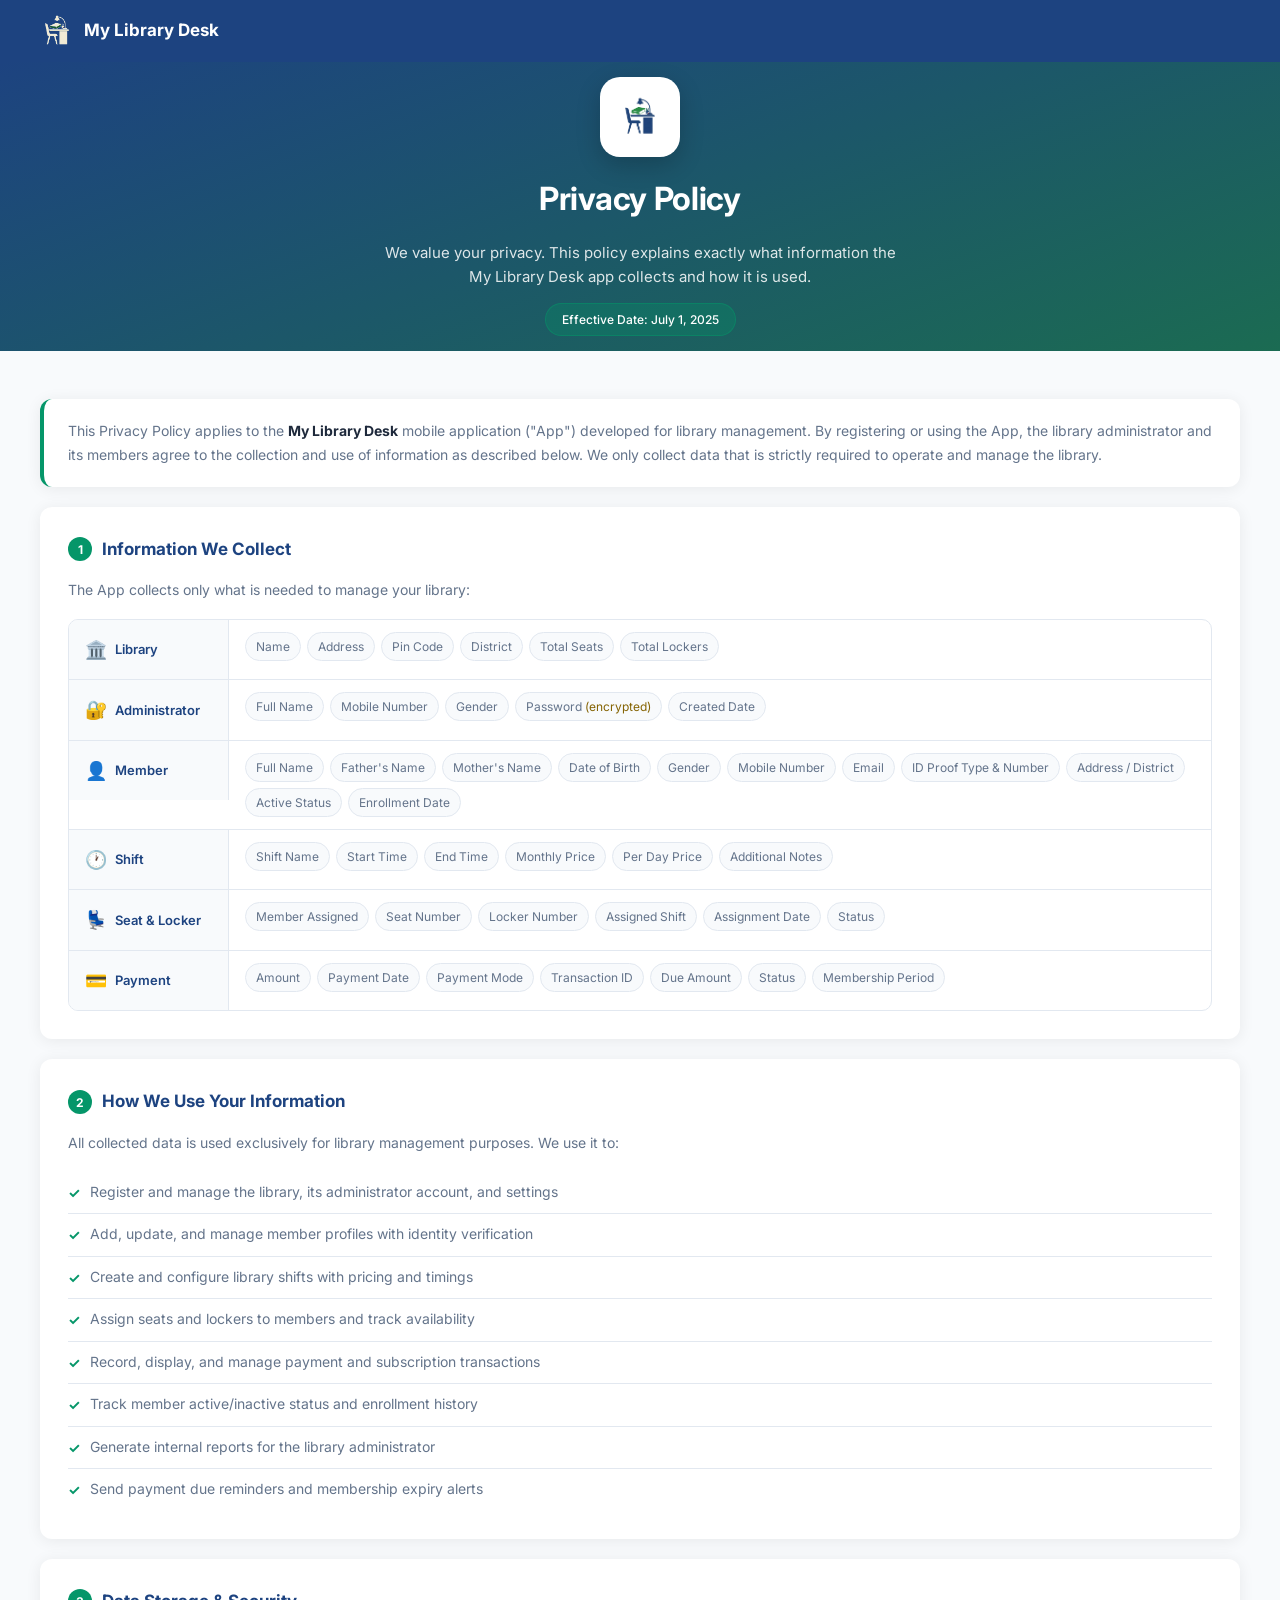
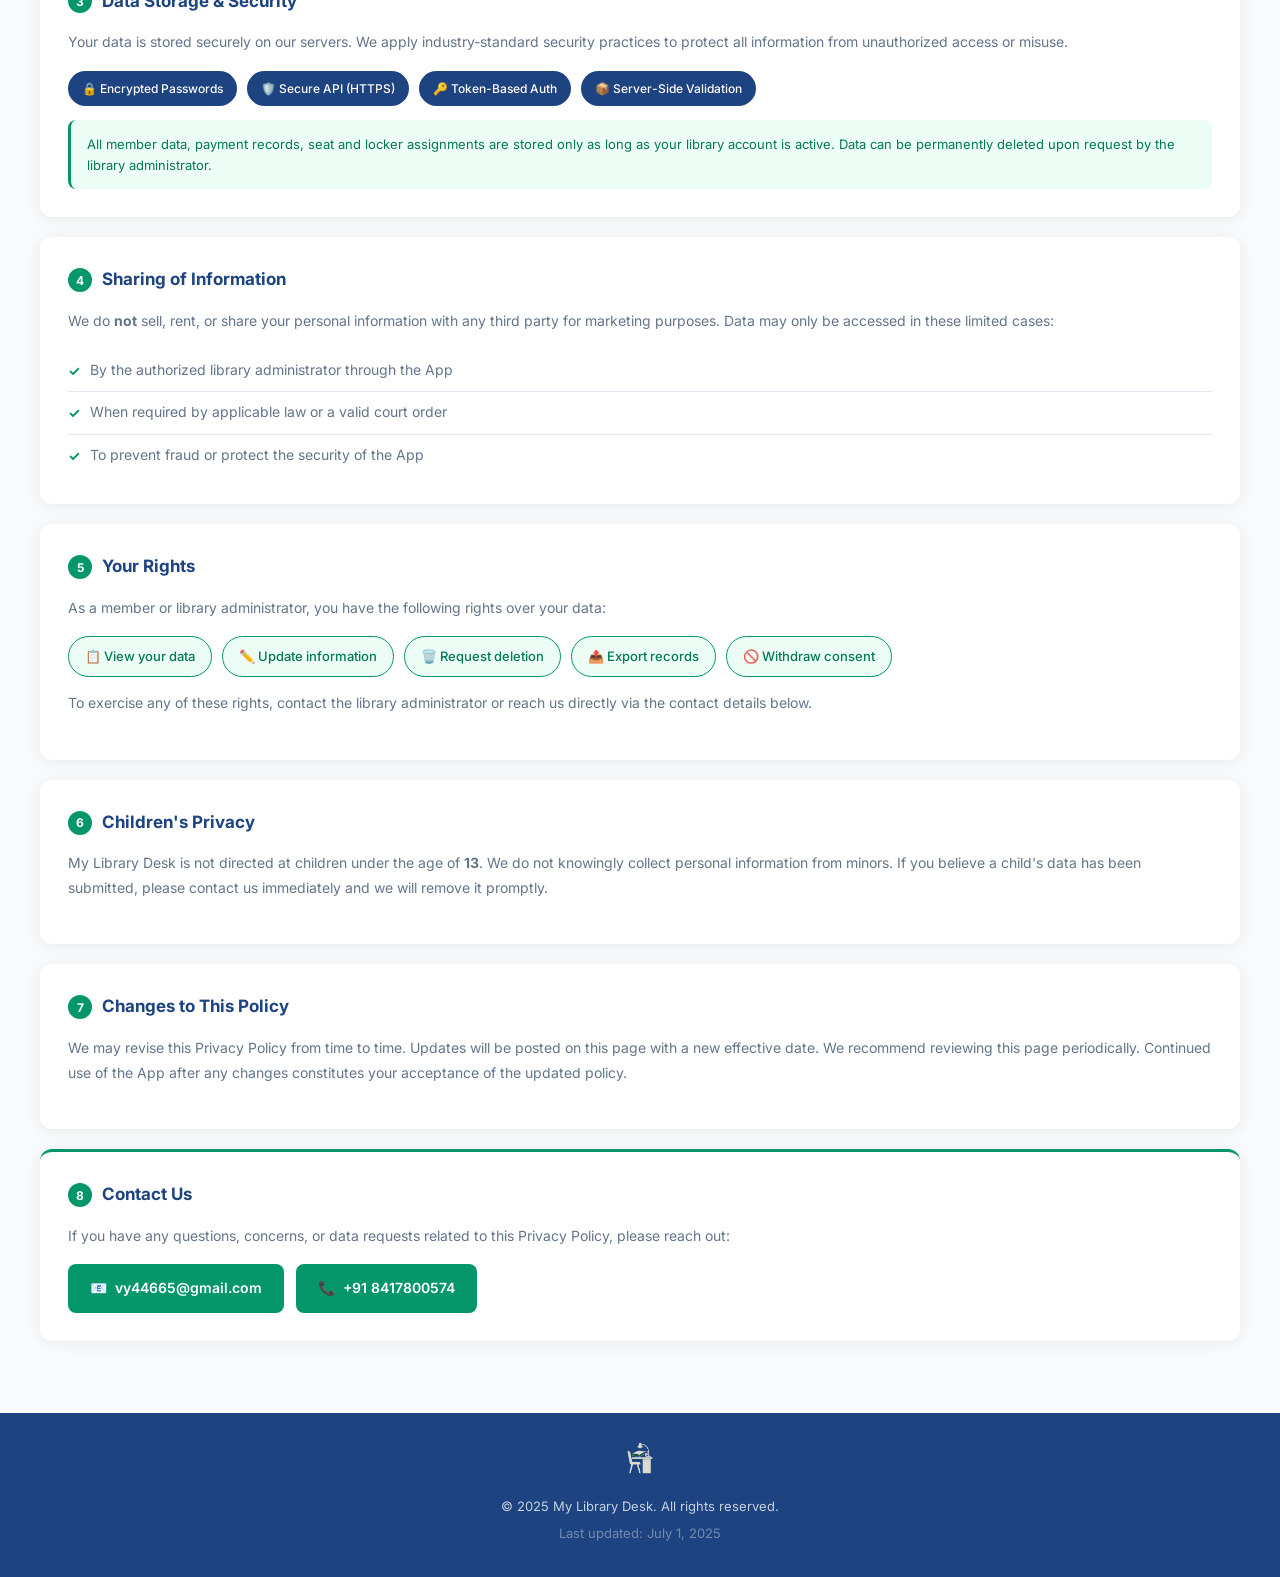
==== index.html @ 742e399a "ui" ====
<!DOCTYPE html>
<html lang="en">

<head>
    <meta charset="UTF-8">
    <title>Privacy Policy | My Library Desk</title>
    <meta name="viewport" content="width=device-width, initial-scale=1.0">
    <meta name="description" content="Privacy Policy for My Library Desk app — what data we collect and how we use it.">
    <link href="https://fonts.googleapis.com/css2?family=Inter:wght@400;500;600;700&display=swap" rel="stylesheet">
    <link rel="stylesheet" href="css/style.css">
</head>

<body>

    <!-- HEADER -->
    <header class="site-header">
        <div class="container header-inner">
            <div class="logo">
                <img src="assets/images/logo_white.png" alt="My Library Desk" class="logo-img">
                <span class="logo-text">My Library Desk</span>
            </div>
        </div>
    </header>

    <!-- HERO -->
    <section class="hero-banner">
        <div class="container hero-content">
            <img src="assets/images/logo_blue.png" alt="My Library Desk" class="hero-logo">
            <h1>Privacy Policy</h1>
            <p class="hero-sub">We value your privacy. This policy explains exactly what information the My Library Desk
                app collects and how it is used.</p>
            <span class="effective-date">Effective Date: July 1, 2025</span>
        </div>
    </section>

    <!-- CONTENT -->
    <main class="main-content">
        <div class="container policy-wrap">

            <!-- INTRO -->
            <div class="intro-card">
                <p>This Privacy Policy applies to the <strong>My Library Desk</strong> mobile application ("App")
                    developed for library management. By registering or using the App, the library administrator and its
                    members agree to the collection and use of information as described below. We only collect data that
                    is strictly required to operate and manage the library.</p>
            </div>

            <!-- SECTION 1: DATA WE COLLECT -->
            <section class="policy-section" id="collect">
                <h2><span class="sec-num">1</span> Information We Collect</h2>
                <p>The App collects only what is needed to manage your library:</p>

                <div class="collect-list">

                    <div class="collect-row">
                        <div class="collect-left">
                            <span class="collect-icon">🏛️</span>
                            <span class="collect-label">Library</span>
                        </div>
                        <div class="collect-chips">
                            <span class="chip">Name</span>
                            <span class="chip">Address</span>
                            <span class="chip">Pin Code</span>
                            <span class="chip">District</span>
                            <span class="chip">Total Seats</span>
                            <span class="chip">Total Lockers</span>
                        </div>
                    </div>

                    <div class="collect-row">
                        <div class="collect-left">
                            <span class="collect-icon">🔐</span>
                            <span class="collect-label">Administrator</span>
                        </div>
                        <div class="collect-chips">
                            <span class="chip">Full Name</span>
                            <span class="chip">Mobile Number</span>
                            <span class="chip">Gender</span>
                            <span class="chip">Password <em>(encrypted)</em></span>
                            <span class="chip">Created Date</span>
                        </div>
                    </div>

                    <div class="collect-row">
                        <div class="collect-left">
                            <span class="collect-icon">👤</span>
                            <span class="collect-label">Member</span>
                        </div>
                        <div class="collect-chips">
                            <span class="chip">Full Name</span>
                            <span class="chip">Father's Name</span>
                            <span class="chip">Mother's Name</span>
                            <span class="chip">Date of Birth</span>
                            <span class="chip">Gender</span>
                            <span class="chip">Mobile Number</span>
                            <span class="chip">Email</span>
                            <span class="chip">ID Proof Type &amp; Number</span>
                            <span class="chip">Address / District</span>
                            <span class="chip">Active Status</span>
                            <span class="chip">Enrollment Date</span>
                        </div>
                    </div>

                    <div class="collect-row">
                        <div class="collect-left">
                            <span class="collect-icon">🕐</span>
                            <span class="collect-label">Shift</span>
                        </div>
                        <div class="collect-chips">
                            <span class="chip">Shift Name</span>
                            <span class="chip">Start Time</span>
                            <span class="chip">End Time</span>
                            <span class="chip">Monthly Price</span>
                            <span class="chip">Per Day Price</span>
                            <span class="chip">Additional Notes</span>
                        </div>
                    </div>

                    <div class="collect-row">
                        <div class="collect-left">
                            <span class="collect-icon">💺</span>
                            <span class="collect-label">Seat &amp; Locker</span>
                        </div>
                        <div class="collect-chips">
                            <span class="chip">Member Assigned</span>
                            <span class="chip">Seat Number</span>
                            <span class="chip">Locker Number</span>
                            <span class="chip">Assigned Shift</span>
                            <span class="chip">Assignment Date</span>
                            <span class="chip">Status</span>
                        </div>
                    </div>

                    <div class="collect-row">
                        <div class="collect-left">
                            <span class="collect-icon">💳</span>
                            <span class="collect-label">Payment</span>
                        </div>
                        <div class="collect-chips">
                            <span class="chip">Amount</span>
                            <span class="chip">Payment Date</span>
                            <span class="chip">Payment Mode</span>
                            <span class="chip">Transaction ID</span>
                            <span class="chip">Due Amount</span>
                            <span class="chip">Status</span>
                            <span class="chip">Membership Period</span>
                        </div>
                    </div>

                </div>
            </section>


            <!-- SECTION 2: HOW WE USE -->

            <section class="policy-section" id="use">
                <h2><span class="sec-num">2</span> How We Use Your Information</h2>
                <p>All collected data is used exclusively for library management purposes. We use it to:</p>
                <ul class="use-list">
                    <li>Register and manage the library, its administrator account, and settings</li>
                    <li>Add, update, and manage member profiles with identity verification</li>
                    <li>Create and configure library shifts with pricing and timings</li>
                    <li>Assign seats and lockers to members and track availability</li>
                    <li>Record, display, and manage payment and subscription transactions</li>
                    <li>Track member active/inactive status and enrollment history</li>
                    <li>Generate internal reports for the library administrator</li>
                    <li>Send payment due reminders and membership expiry alerts</li>
                </ul>
            </section>

            <!-- SECTION 3: DATA STORAGE -->
            <section class="policy-section" id="storage">
                <h2><span class="sec-num">3</span> Data Storage &amp; Security</h2>
                <p>Your data is stored securely on our servers. We apply industry-standard security practices to protect
                    all information from unauthorized access or misuse.</p>
                <div class="security-row">
                    <div class="sec-badge">🔒 Encrypted Passwords</div>
                    <div class="sec-badge">🛡️ Secure API (HTTPS)</div>
                    <div class="sec-badge">🔑 Token-Based Auth</div>
                    <div class="sec-badge">📦 Server-Side Validation</div>
                </div>
                <div class="info-box">
                    All member data, payment records, seat and locker assignments are stored only as long as your
                    library account is active. Data can be permanently deleted upon request by the library
                    administrator.
                </div>
            </section>

            <!-- SECTION 4: SHARING -->
            <section class="policy-section" id="sharing">
                <h2><span class="sec-num">4</span> Sharing of Information</h2>
                <p>We do <strong>not</strong> sell, rent, or share your personal information with any third party for
                    marketing purposes. Data may only be accessed in these limited cases:</p>
                <ul class="use-list">
                    <li>By the authorized library administrator through the App</li>
                    <li>When required by applicable law or a valid court order</li>
                    <li>To prevent fraud or protect the security of the App</li>
                </ul>
            </section>

            <!-- SECTION 5: YOUR RIGHTS -->
            <section class="policy-section" id="rights">
                <h2><span class="sec-num">5</span> Your Rights</h2>
                <p>As a member or library administrator, you have the following rights over your data:</p>
                <div class="rights-row">
                    <div class="right-pill">📋 View your data</div>
                    <div class="right-pill">✏️ Update information</div>
                    <div class="right-pill">🗑️ Request deletion</div>
                    <div class="right-pill">📤 Export records</div>
                    <div class="right-pill">🚫 Withdraw consent</div>
                </div>
                <p class="rights-note">To exercise any of these rights, contact the library administrator or reach us
                    directly via the contact details below.</p>
            </section>

            <!-- SECTION 6: CHILDREN -->
            <section class="policy-section" id="children">
                <h2><span class="sec-num">6</span> Children's Privacy</h2>
                <p>My Library Desk is not directed at children under the age of <strong>13</strong>. We do not knowingly
                    collect personal information from minors. If you believe a child's data has been submitted, please
                    contact us immediately and we will remove it promptly.</p>
            </section>

            <!-- SECTION 7: CHANGES -->
            <section class="policy-section" id="changes">
                <h2><span class="sec-num">7</span> Changes to This Policy</h2>
                <p>We may revise this Privacy Policy from time to time. Updates will be posted on this page with a new
                    effective date. We recommend reviewing this page periodically. Continued use of the App after any
                    changes constitutes your acceptance of the updated policy.</p>
            </section>

            <!-- SECTION 8: CONTACT -->
            <section class="policy-section contact-section" id="contact">
                <h2><span class="sec-num">8</span> Contact Us</h2>
                <p>If you have any questions, concerns, or data requests related to this Privacy Policy, please reach
                    out:</p>
                <div class="contact-row">
                    <a href="mailto:vy44665@gmail.com" class="contact-btn" id="btn-email">
                        <span>📧</span> vy44665@gmail.com
                    </a>
                    <a href="tel:8417800574" class="contact-btn" id="btn-phone">
                        <span>📞</span> +91 8417800574
                    </a>
                </div>
            </section>

        </div>
    </main>

    <!-- FOOTER -->
    <footer class="site-footer">
        <div class="container">
            <img src="assets/images/logo_white.png" alt="My Library Desk" class="footer-logo">
            <p>&copy; 2025 My Library Desk. All rights reserved.</p>
            <p class="footer-note">Last updated: July 1, 2025</p>
        </div>
    </footer>

</body>

</html>
---- css/style.css ----
:root {
    --blue: #1D4380;
    --blue-dark: #162f5e;
    --teal: #059669;
    --teal-light: #ecfdf5;
    --teal-dark: #047857;
    --red: #E83336;
    --bg: #f8fafc;
    --white: #ffffff;
    --text: #1e293b;
    --text-muted: #64748b;
    --border: #e2e8f0;
    --radius: 12px;
    --shadow: 0 2px 16px rgba(0, 0, 0, 0.07);
}

* {
    margin: 0;
    padding: 0;
    box-sizing: border-box;
    font-family: 'Inter', sans-serif;
}

html {
    scroll-behavior: smooth;
}

body {
    background: var(--bg);
    color: var(--text);
    line-height: 1.75;
    font-size: 15px;
}

.container {
    max-width: 1280px;
    margin: auto;
    padding: 0 40px;
}

/* ── HEADER ── */
.site-header {
    background: var(--blue);
    padding: 14px 0;
}

.header-inner {
    display: flex;
    align-items: center;
}

.logo {
    display: flex;
    align-items: center;
    gap: 10px;
}

.logo-img {
    height: 34px;
    object-fit: contain;
}

.logo-text {
    color: #fff;
    font-weight: 700;
    font-size: 17px;
}

/* ── HERO ── */
.hero-banner {
    background: linear-gradient(160deg, var(--blue) 0%, #1b6b52 100%);
    padding: 15px 20px 15px;
    text-align: center;
    color: #fff;
}

.hero-content {
    display: flex;
    flex-direction: column;
    align-items: center;
    gap: 14px;
}

.hero-logo {
    width: 80px;
    height: 80px;
    object-fit: contain;
    background: #fff;
    border-radius: 20px;
    padding: 10px;
    box-shadow: 0 8px 24px rgba(0, 0, 0, 0.2);
}

.hero-banner h1 {
    font-size: 32px;
    font-weight: 700;
    letter-spacing: -0.3px;
}

.hero-sub {
    font-size: 15px;
    opacity: 0.85;
    max-width: 520px;
    line-height: 1.6;
}

.effective-date {
    background: rgba(5, 150, 105, 0.3);
    border: 1px solid rgba(5, 150, 105, 0.5);
    color: #fff;
    font-size: 12px;
    font-weight: 500;
    padding: 5px 16px;
    border-radius: 50px;
}

/* ── MAIN ── */
.main-content {
    padding: 48px 0 72px;
}

.policy-wrap {
    display: flex;
    flex-direction: column;
    gap: 20px;
}

/* ── INTRO CARD ── */
.intro-card {
    background: var(--white);
    border-left: 4px solid var(--teal);
    border-radius: var(--radius);
    padding: 20px 24px;
    box-shadow: var(--shadow);
    color: var(--text-muted);
    font-size: 14px;
    line-height: 1.7;
}

.intro-card strong {
    color: var(--text);
}

/* ── POLICY SECTIONS ── */
.policy-section {
    background: var(--white);
    border-radius: var(--radius);
    padding: 28px 28px;
    box-shadow: var(--shadow);
}

.policy-section h2 {
    font-size: 17px;
    font-weight: 700;
    color: var(--blue);
    margin-bottom: 14px;
    display: flex;
    align-items: center;
    gap: 10px;
}

.sec-num {
    background: var(--teal);
    color: #fff;
    font-size: 12px;
    font-weight: 700;
    width: 24px;
    height: 24px;
    border-radius: 50%;
    display: flex;
    align-items: center;
    justify-content: center;
    flex-shrink: 0;
}

.policy-section>p {
    color: var(--text-muted);
    font-size: 14px;
    margin-bottom: 16px;
}

/* ── COLLECT LIST ── */
.collect-list {
    display: flex;
    flex-direction: column;
    gap: 0;
    margin-top: 8px;
    border: 1px solid var(--border);
    border-radius: 10px;
    overflow: hidden;
}

.collect-row {
    display: flex;
    align-items: flex-start;
    gap: 0;
    border-bottom: 1px solid var(--border);
    transition: background 0.15s;
}

.collect-row:last-child {
    border-bottom: none;
}

.collect-row:hover {
    background: var(--teal-light);
}

.collect-left {
    display: flex;
    align-items: center;
    gap: 8px;
    min-width: 160px;
    padding: 14px 16px;
    border-right: 1px solid var(--border);
    background: var(--bg);
}

.collect-icon {
    font-size: 18px;
    flex-shrink: 0;
}

.collect-label {
    font-size: 13px;
    font-weight: 600;
    color: var(--blue);
    white-space: nowrap;
}

.collect-chips {
    display: flex;
    flex-wrap: wrap;
    gap: 6px;
    padding: 12px 16px;
    align-items: center;
}

.chip {
    background: var(--bg);
    border: 1px solid var(--border);
    color: var(--text-muted);
    font-size: 12px;
    padding: 3px 10px;
    border-radius: 50px;
    white-space: nowrap;
}

.chip em {
    color: #856404;
    font-style: normal;
}


.data-card {
    background: var(--bg);
    border: 1px solid var(--border);
    border-radius: 10px;
    padding: 18px;
    transition: border-color 0.2s, box-shadow 0.2s;
}

.data-card:hover {
    border-color: var(--teal);
    box-shadow: 0 4px 12px rgba(5, 150, 105, 0.1);
}

.data-icon {
    font-size: 24px;
    margin-bottom: 8px;
}

.data-card h3 {
    font-size: 14px;
    font-weight: 600;
    color: var(--blue);
    margin-bottom: 10px;
}

.data-card ul {
    list-style: none;
    padding: 0;
}

.data-card ul li {
    font-size: 13px;
    color: var(--text-muted);
    padding: 3px 0;
    border-bottom: 1px solid var(--border);
    display: flex;
    align-items: center;
    gap: 6px;
}

.data-card ul li:last-child {
    border-bottom: none;
}

.data-card ul li::before {
    content: '•';
    color: var(--teal);
    font-size: 16px;
    line-height: 1;
}

/* ── FIELD TABLE ── */
.field-table {
    width: 100%;
    border-collapse: collapse;
    margin-top: 4px;
}

.field-table tr {
    border-bottom: 1px solid var(--border);
}

.field-table tr:last-child {
    border-bottom: none;
}

.field-name {
    font-size: 13px;
    color: var(--text-muted);
    padding: 6px 0;
    display: flex;
    align-items: center;
    gap: 6px;
}

.field-name::before {
    content: '›';
    color: var(--teal);
    font-weight: 700;
    font-size: 15px;
}

.badge-encrypted {
    background: #fff3cd;
    color: #856404;
    font-size: 10px;
    font-weight: 600;
    padding: 2px 7px;
    border-radius: 50px;
    border: 1px solid #ffc107;
    vertical-align: middle;
}

/* ── SECURITY BADGES ── */
.security-row {
    display: flex;
    flex-wrap: wrap;
    gap: 10px;
    margin: 14px 0;
}

.sec-badge {
    background: var(--blue);
    color: #fff;
    font-size: 12px;
    font-weight: 500;
    padding: 7px 14px;
    border-radius: 50px;
}

/* ── USE LIST ── */
.use-list {
    list-style: none;
    padding: 0;
}

.use-list li {
    font-size: 14px;
    color: var(--text-muted);
    padding: 8px 0;
    border-bottom: 1px solid var(--border);
    display: flex;
    align-items: flex-start;
    gap: 10px;
}

.use-list li:last-child {
    border-bottom: none;
}

.use-list li::before {
    content: '✓';
    color: var(--teal);
    font-weight: 700;
    font-size: 14px;
    flex-shrink: 0;
    margin-top: 1px;
}

/* ── INFO BOX ── */
.info-box {
    background: var(--teal-light);
    border-left: 3px solid var(--teal);
    border-radius: 8px;
    padding: 14px 16px;
    font-size: 13px;
    color: var(--teal-dark);
    margin-top: 14px;
    line-height: 1.6;
}

/* ── RIGHTS ROW ── */
.rights-row {
    display: flex;
    flex-wrap: wrap;
    gap: 10px;
    margin-top: 14px;
}

.right-pill {
    background: var(--teal-light);
    border: 1px solid var(--teal);
    color: var(--teal-dark);
    font-size: 13px;
    font-weight: 500;
    padding: 8px 16px;
    border-radius: 50px;
}

/* ── CONTACT ── */
.rights-note {
    margin-top: 14px;
    font-size: 13px;
    color: var(--text-muted);
}

.contact-section {
    border-top: 3px solid var(--teal);
}

.contact-row {
    display: flex;
    gap: 12px;
    flex-wrap: wrap;
    margin-top: 16px;
}

.contact-btn {
    display: inline-flex;
    align-items: center;
    gap: 8px;
    background: var(--teal);
    color: #fff;
    text-decoration: none;
    padding: 12px 22px;
    border-radius: 8px;
    font-size: 14px;
    font-weight: 600;
    transition: background 0.2s, transform 0.2s;
}

.contact-btn:hover {
    background: var(--teal-dark);
    transform: translateY(-2px);
}

/* ── FOOTER ── */
.site-footer {
    background: var(--blue);
    color: rgba(255, 255, 255, 0.75);
    text-align: center;
    padding: 28px 20px;
}

.footer-logo {
    height: 36px;
    object-fit: contain;
    margin-bottom: 10px;
    opacity: 0.9;
}

.site-footer p {
    font-size: 13px;
    margin-bottom: 4px;
}

.footer-note {
    font-size: 12px;
    opacity: 0.5;
}

/* ── RESPONSIVE ── */

/* Tablet */
@media (max-width: 1024px) {
    .container {
        padding: 0 24px;
    }

    .data-grid {
        grid-template-columns: repeat(2, 1fr);
    }
}

/* Mobile */
@media (max-width: 600px) {

    /* Base */
    body {
        font-size: 14px;
    }

    .container {
        padding: 0 14px;
    }

    /* Header */
    .logo-text {
        font-size: 15px;
    }

    .logo-img {
        height: 28px;
    }

    /* Hero */
    .hero-banner {
        padding: 36px 14px 32px;
    }

    .hero-logo {
        width: 64px;
        height: 64px;
        border-radius: 16px;
        padding: 8px;
    }

    .hero-banner h1 {
        font-size: 22px;
        letter-spacing: 0;
    }

    .hero-sub {
        font-size: 13px;
    }

    .effective-date {
        font-size: 11px;
        padding: 4px 12px;
    }

    /* Main */
    .main-content {
        padding: 24px 0 48px;
    }

    .policy-wrap {
        gap: 14px;
    }

    /* Intro */
    .intro-card {
        padding: 16px 16px;
        font-size: 13px;
    }

    /* Sections */
    .policy-section {
        padding: 20px 16px;
        border-radius: 10px;
    }

    .policy-section h2 {
        font-size: 15px;
        margin-bottom: 12px;
    }

    .policy-section>p {
        font-size: 13px;
        margin-bottom: 12px;
    }

    .sec-num {
        width: 22px;
        height: 22px;
        font-size: 11px;
        flex-shrink: 0;
    }

    /* Data grid — single column */
    .data-grid {
        grid-template-columns: 1fr;
        gap: 12px;
    }

    /* Collect list — stack vertically */
    .collect-row {
        flex-direction: column;
    }

    .collect-left {
        min-width: unset;
        width: 100%;
        border-right: none;
        border-bottom: 1px solid var(--border);
        padding: 10px 14px;
    }

    .collect-chips {
        padding: 10px 14px;
        gap: 5px;
    }

    .chip {
        font-size: 11px;
        padding: 3px 9px;
    }

    .data-card {
        padding: 14px;
    }

    .data-icon {
        font-size: 20px;
        margin-bottom: 6px;
    }

    .data-card h3 {
        font-size: 13px;
        margin-bottom: 8px;
    }

    .field-name {
        font-size: 12px;
        padding: 5px 0;
    }

    /* Use list */
    .use-list li {
        font-size: 13px;
        padding: 7px 0;
        gap: 8px;
    }

    /* Info box */
    .info-box {
        font-size: 12px;
        padding: 12px 14px;
    }

    /* Security badges */
    .security-row {
        gap: 8px;
    }

    .sec-badge {
        font-size: 11px;
        padding: 6px 12px;
    }

    /* Rights */
    .rights-row {
        gap: 8px;
    }

    .right-pill {
        font-size: 12px;
        padding: 6px 13px;
    }

    .rights-note {
        font-size: 12px;
    }

    /* Contact */
    .contact-row {
        flex-direction: column;
        gap: 10px;
    }

    .contact-btn {
        width: 100%;
        justify-content: center;
        padding: 13px 16px;
        font-size: 14px;
    }

    /* Footer */
    .site-footer {
        padding: 22px 14px;
    }

    .footer-logo {
        height: 28px;
    }

    .site-footer p {
        font-size: 12px;
    }

    .footer-note {
        font-size: 11px;
    }
}

/* Small phones */
@media (max-width: 400px) {
    .hero-banner h1 {
        font-size: 19px;
    }

    .policy-section {
        padding: 16px 12px;
    }

    .data-card {
        padding: 12px;
    }

    .contact-btn {
        font-size: 13px;
    }
}
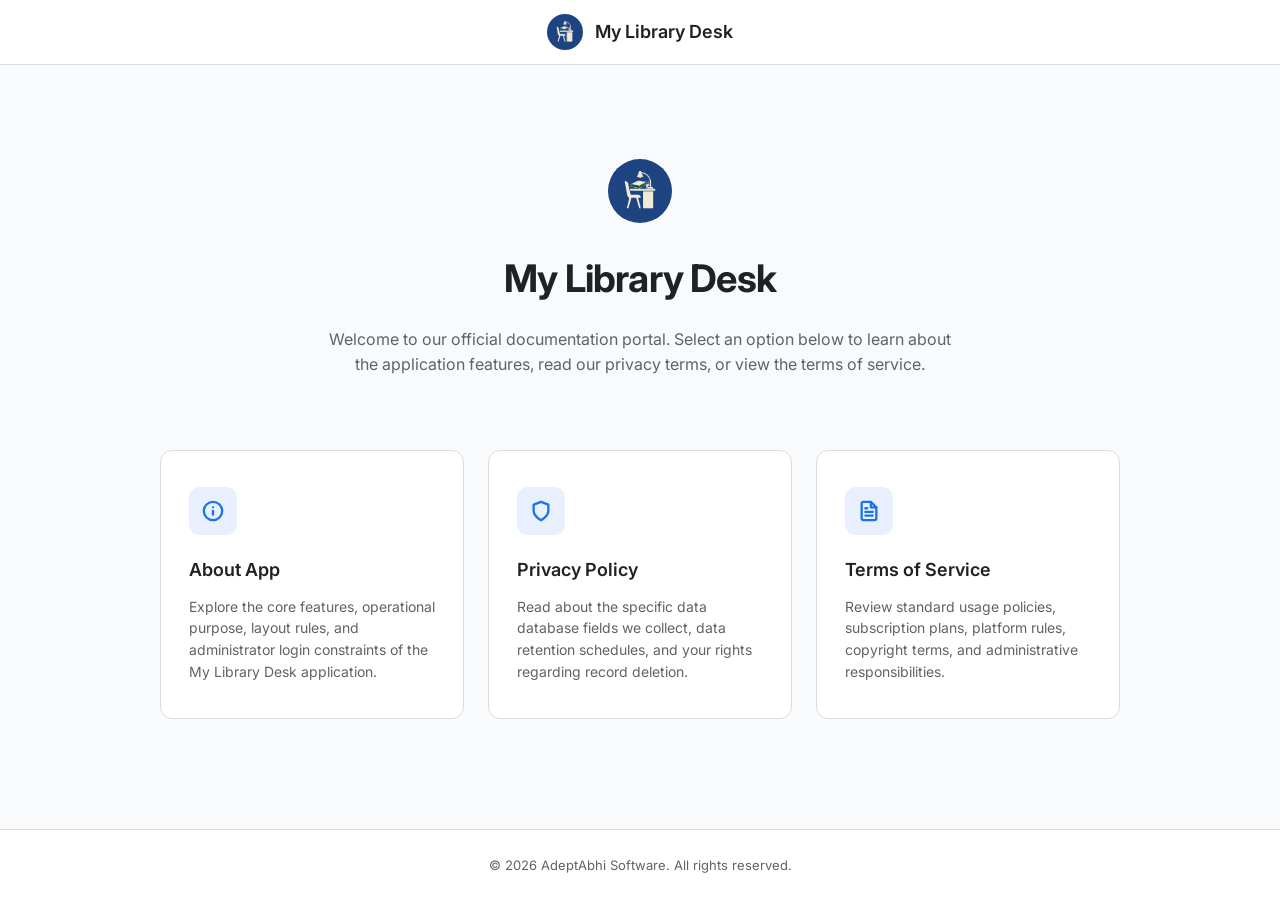
==== commit d57367ad: "complete" ====
--- a/index.html
+++ b/index.html
@@ -3,259 +3,76 @@
 
 <head>
     <meta charset="UTF-8">
-    <title>Privacy Policy | My Library Desk</title>
+    <title>My Library Desk | Portal</title>
     <meta name="viewport" content="width=device-width, initial-scale=1.0">
-    <meta name="description" content="Privacy Policy for My Library Desk app — what data we collect and how we use it.">
+    <meta name="description" content="Welcome to the My Library Desk support and legal documentation portal by AdeptAbhi Software.">
     <link href="https://fonts.googleapis.com/css2?family=Inter:wght@400;500;600;700&display=swap" rel="stylesheet">
+    <link rel="shortcut icon" type="image/png" href="assets/images/logo_blue.png">
     <link rel="stylesheet" href="css/style.css">
 </head>
 
-<body>
+<body style="display: flex; flex-direction: column; min-height: 100vh; background-color: #f8fafc;">
 
     <!-- HEADER -->
     <header class="site-header">
-        <div class="container header-inner">
-            <div class="logo">
-                <img src="assets/images/logo_white.png" alt="My Library Desk" class="logo-img">
+        <div class="container header-inner" style="justify-content: center;">
+            <a href="#" class="logo">
+                <img src="assets/images/logo_white.png" alt="My Library Desk Logo" class="logo-img">
                 <span class="logo-text">My Library Desk</span>
-            </div>
+            </a>
         </div>
     </header>
 
-    <!-- HERO -->
-    <section class="hero-banner">
-        <div class="container hero-content">
-            <img src="assets/images/logo_blue.png" alt="My Library Desk" class="hero-logo">
-            <h1>Privacy Policy</h1>
-            <p class="hero-sub">We value your privacy. This policy explains exactly what information the My Library Desk
-                app collects and how it is used.</p>
-            <span class="effective-date">Effective Date: July 1, 2025</span>
-        </div>
-    </section>
-
-    <!-- CONTENT -->
-    <main class="main-content">
-        <div class="container policy-wrap">
-
-            <!-- INTRO -->
-            <div class="intro-card">
-                <p>This Privacy Policy applies to the <strong>My Library Desk</strong> mobile application ("App")
-                    developed for library management. By registering or using the App, the library administrator and its
-                    members agree to the collection and use of information as described below. We only collect data that
-                    is strictly required to operate and manage the library.</p>
+    <!-- HERO SECTION & GRID -->
+    <main style="flex: 1; display: flex; flex-direction: column; justify-content: center; padding: 24px 0;">
+        <div class="container">
+            <div class="hero-portal">
+                <img src="assets/images/logo_white.png" alt="My Library Desk Logo" style="height: 64px; width: 64px; border-radius: 50%; background-color: #1D4380; padding: 10px; margin-bottom: 16px; object-fit: contain;">
+                <h1>My Library Desk</h1>
+                <p>Welcome to our official documentation portal. Select an option below to learn about the application features, read our privacy terms, or view the terms of service.</p>
             </div>
 
-            <!-- SECTION 1: DATA WE COLLECT -->
-            <section class="policy-section" id="collect">
-                <h2><span class="sec-num">1</span> Information We Collect</h2>
-                <p>The App collects only what is needed to manage your library:</p>
+            <!-- PORTAL LINKS GRID -->
+            <div class="portal-grid">
+                
+                <!-- CARD 1: ABOUT APP -->
+                <a href="about-app/index.html" class="portal-card">
+                    <div class="card-icon">
+                        <svg xmlns="http://www.w3.org/2000/svg" width="22" height="22" viewBox="0 0 24 24" fill="none" stroke="currentColor" stroke-width="2.5" stroke-linecap="round" stroke-linejoin="round" class="feather feather-info"><circle cx="12" cy="12" r="10"></circle><line x1="12" y1="16" x2="12" y2="12"></line><line x1="12" y1="8" x2="12.01" y2="8"></line></svg>
+                    </div>
+                    <h3>About App</h3>
+                    <p>Explore the core features, operational purpose, layout rules, and administrator login constraints of the My Library Desk application.</p>
+                </a>
 
-                <div class="collect-list">
+                <!-- CARD 2: PRIVACY POLICY -->
+                <a href="privacy-policy/index.html" class="portal-card">
+                    <div class="card-icon">
+                        <svg xmlns="http://www.w3.org/2000/svg" width="22" height="22" viewBox="0 0 24 24" fill="none" stroke="currentColor" stroke-width="2.5" stroke-linecap="round" stroke-linejoin="round" class="feather feather-shield"><path d="M12 22s8-4 8-10V5l-8-3-8 3v7c0 6 8 10 8 10z"></path></svg>
+                    </div>
+                    <h3>Privacy Policy</h3>
+                    <p>Read about the specific data database fields we collect, data retention schedules, and your rights regarding record deletion.</p>
+                </a>
 
-                    <div class="collect-row">
-                        <div class="collect-left">
-                            <span class="collect-icon">🏛️</span>
-                            <span class="collect-label">Library</span>
-                        </div>
-                        <div class="collect-chips">
-                            <span class="chip">Name</span>
-                            <span class="chip">Address</span>
-                            <span class="chip">Pin Code</span>
-                            <span class="chip">District</span>
-                            <span class="chip">Total Seats</span>
-                            <span class="chip">Total Lockers</span>
-                        </div>
+                <!-- CARD 3: TERMS OF SERVICE -->
+                <a href="terms-of-service/index.html" class="portal-card">
+                    <div class="card-icon">
+                        <svg xmlns="http://www.w3.org/2000/svg" width="22" height="22" viewBox="0 0 24 24" fill="none" stroke="currentColor" stroke-width="2.5" stroke-linecap="round" stroke-linejoin="round" class="feather feather-file-text"><path d="M14 2H6a2 2 0 0 0-2 2v16a2 2 0 0 0 2 2h12a2 2 0 0 0 2-2V8z"></path><polyline points="14 2 14 8 20 8"></polyline><line x1="16" y1="13" x2="8" y2="13"></line><line x1="16" y1="17" x2="8" y2="17"></line><polyline points="10 9 9 9 8 9"></polyline></svg>
                     </div>
+                    <h3>Terms of Service</h3>
+                    <p>Review standard usage policies, subscription plans, platform rules, copyright terms, and administrative responsibilities.</p>
+                </a>
 
-                    <div class="collect-row">
-                        <div class="collect-left">
-                            <span class="collect-icon">🔐</span>
-                            <span class="collect-label">Administrator</span>
-                        </div>
-                        <div class="collect-chips">
-                            <span class="chip">Full Name</span>
-                            <span class="chip">Mobile Number</span>
-                            <span class="chip">Gender</span>
-                            <span class="chip">Password <em>(encrypted)</em></span>
-                            <span class="chip">Created Date</span>
-                        </div>
-                    </div>
-
-                    <div class="collect-row">
-                        <div class="collect-left">
-                            <span class="collect-icon">👤</span>
-                            <span class="collect-label">Member</span>
-                        </div>
-                        <div class="collect-chips">
-                            <span class="chip">Full Name</span>
-                            <span class="chip">Father's Name</span>
-                            <span class="chip">Mother's Name</span>
-                            <span class="chip">Date of Birth</span>
-                            <span class="chip">Gender</span>
-                            <span class="chip">Mobile Number</span>
-                            <span class="chip">Email</span>
-                            <span class="chip">ID Proof Type &amp; Number</span>
-                            <span class="chip">Address / District</span>
-                            <span class="chip">Active Status</span>
-                            <span class="chip">Enrollment Date</span>
-                        </div>
-                    </div>
-
-                    <div class="collect-row">
-                        <div class="collect-left">
-                            <span class="collect-icon">🕐</span>
-                            <span class="collect-label">Shift</span>
-                        </div>
-                        <div class="collect-chips">
-                            <span class="chip">Shift Name</span>
-                            <span class="chip">Start Time</span>
-                            <span class="chip">End Time</span>
-                            <span class="chip">Monthly Price</span>
-                            <span class="chip">Per Day Price</span>
-                            <span class="chip">Additional Notes</span>
-                        </div>
-                    </div>
-
-                    <div class="collect-row">
-                        <div class="collect-left">
-                            <span class="collect-icon">💺</span>
-                            <span class="collect-label">Seat &amp; Locker</span>
-                        </div>
-                        <div class="collect-chips">
-                            <span class="chip">Member Assigned</span>
-                            <span class="chip">Seat Number</span>
-                            <span class="chip">Locker Number</span>
-                            <span class="chip">Assigned Shift</span>
-                            <span class="chip">Assignment Date</span>
-                            <span class="chip">Status</span>
-                        </div>
-                    </div>
-
-                    <div class="collect-row">
-                        <div class="collect-left">
-                            <span class="collect-icon">💳</span>
-                            <span class="collect-label">Payment</span>
-                        </div>
-                        <div class="collect-chips">
-                            <span class="chip">Amount</span>
-                            <span class="chip">Payment Date</span>
-                            <span class="chip">Payment Mode</span>
-                            <span class="chip">Transaction ID</span>
-                            <span class="chip">Due Amount</span>
-                            <span class="chip">Status</span>
-                            <span class="chip">Membership Period</span>
-                        </div>
-                    </div>
-
-                </div>
-            </section>
-
-
-            <!-- SECTION 2: HOW WE USE -->
-
-            <section class="policy-section" id="use">
-                <h2><span class="sec-num">2</span> How We Use Your Information</h2>
-                <p>All collected data is used exclusively for library management purposes. We use it to:</p>
-                <ul class="use-list">
-                    <li>Register and manage the library, its administrator account, and settings</li>
-                    <li>Add, update, and manage member profiles with identity verification</li>
-                    <li>Create and configure library shifts with pricing and timings</li>
-                    <li>Assign seats and lockers to members and track availability</li>
-                    <li>Record, display, and manage payment and subscription transactions</li>
-                    <li>Track member active/inactive status and enrollment history</li>
-                    <li>Generate internal reports for the library administrator</li>
-                    <li>Send payment due reminders and membership expiry alerts</li>
-                </ul>
-            </section>
-
-            <!-- SECTION 3: DATA STORAGE -->
-            <section class="policy-section" id="storage">
-                <h2><span class="sec-num">3</span> Data Storage &amp; Security</h2>
-                <p>Your data is stored securely on our servers. We apply industry-standard security practices to protect
-                    all information from unauthorized access or misuse.</p>
-                <div class="security-row">
-                    <div class="sec-badge">🔒 Encrypted Passwords</div>
-                    <div class="sec-badge">🛡️ Secure API (HTTPS)</div>
-                    <div class="sec-badge">🔑 Token-Based Auth</div>
-                    <div class="sec-badge">📦 Server-Side Validation</div>
-                </div>
-                <div class="info-box">
-                    All member data, payment records, seat and locker assignments are stored only as long as your
-                    library account is active. Data can be permanently deleted upon request by the library
-                    administrator.
-                </div>
-            </section>
-
-            <!-- SECTION 4: SHARING -->
-            <section class="policy-section" id="sharing">
-                <h2><span class="sec-num">4</span> Sharing of Information</h2>
-                <p>We do <strong>not</strong> sell, rent, or share your personal information with any third party for
-                    marketing purposes. Data may only be accessed in these limited cases:</p>
-                <ul class="use-list">
-                    <li>By the authorized library administrator through the App</li>
-                    <li>When required by applicable law or a valid court order</li>
-                    <li>To prevent fraud or protect the security of the App</li>
-                </ul>
-            </section>
-
-            <!-- SECTION 5: YOUR RIGHTS -->
-            <section class="policy-section" id="rights">
-                <h2><span class="sec-num">5</span> Your Rights</h2>
-                <p>As a member or library administrator, you have the following rights over your data:</p>
-                <div class="rights-row">
-                    <div class="right-pill">📋 View your data</div>
-                    <div class="right-pill">✏️ Update information</div>
-                    <div class="right-pill">🗑️ Request deletion</div>
-                    <div class="right-pill">📤 Export records</div>
-                    <div class="right-pill">🚫 Withdraw consent</div>
-                </div>
-                <p class="rights-note">To exercise any of these rights, contact the library administrator or reach us
-                    directly via the contact details below.</p>
-            </section>
-
-            <!-- SECTION 6: CHILDREN -->
-            <section class="policy-section" id="children">
-                <h2><span class="sec-num">6</span> Children's Privacy</h2>
-                <p>My Library Desk is not directed at children under the age of <strong>13</strong>. We do not knowingly
-                    collect personal information from minors. If you believe a child's data has been submitted, please
-                    contact us immediately and we will remove it promptly.</p>
-            </section>
-
-            <!-- SECTION 7: CHANGES -->
-            <section class="policy-section" id="changes">
-                <h2><span class="sec-num">7</span> Changes to This Policy</h2>
-                <p>We may revise this Privacy Policy from time to time. Updates will be posted on this page with a new
-                    effective date. We recommend reviewing this page periodically. Continued use of the App after any
-                    changes constitutes your acceptance of the updated policy.</p>
-            </section>
-
-            <!-- SECTION 8: CONTACT -->
-            <section class="policy-section contact-section" id="contact">
-                <h2><span class="sec-num">8</span> Contact Us</h2>
-                <p>If you have any questions, concerns, or data requests related to this Privacy Policy, please reach
-                    out:</p>
-                <div class="contact-row">
-                    <a href="mailto:vy44665@gmail.com" class="contact-btn" id="btn-email">
-                        <span>📧</span> vy44665@gmail.com
-                    </a>
-                    <a href="tel:8417800574" class="contact-btn" id="btn-phone">
-                        <span>📞</span> +91 8417800574
-                    </a>
-                </div>
-            </section>
-
+            </div>
         </div>
     </main>
 
     <!-- FOOTER -->
-    <footer class="site-footer">
-        <div class="container">
-            <img src="assets/images/logo_white.png" alt="My Library Desk" class="footer-logo">
-            <p>&copy; 2025 My Library Desk. All rights reserved.</p>
-            <p class="footer-note">Last updated: July 1, 2025</p>
+    <footer class="site-footer" style="background-color: #ffffff;">
+        <div class="container footer-content" style="justify-content: center; text-align: center;">
+            <p>&copy; 2026 AdeptAbhi Software. All rights reserved.</p>
         </div>
     </footer>
 
 </body>
 
-</html>+</html>
--- a/css/style.css
+++ b/css/style.css
@@ -1,717 +1,566 @@
 :root {
-    --blue: #1D4380;
-    --blue-dark: #162f5e;
-    --teal: #059669;
-    --teal-light: #ecfdf5;
-    --teal-dark: #047857;
-    --red: #E83336;
-    --bg: #f8fafc;
-    --white: #ffffff;
-    --text: #1e293b;
-    --text-muted: #64748b;
-    --border: #e2e8f0;
-    --radius: 12px;
-    --shadow: 0 2px 16px rgba(0, 0, 0, 0.07);
+    --primary: #1a73e8;
+    --primary-dark: #1557b0;
+    --primary-light: #e8f0fe;
+    --text: #202124;
+    --text-muted: #5f6368;
+    --bg: #ffffff;
+    --border: #dadce0;
+    --radius: 8px;
+    --max-width: 1040px;
 }
 
 * {
     margin: 0;
     padding: 0;
     box-sizing: border-box;
-    font-family: 'Inter', sans-serif;
+    font-family: 'Inter', -apple-system, BlinkMacSystemFont, "Segoe UI", Roboto, sans-serif;
 }
 
 html {
     scroll-behavior: smooth;
+    scroll-padding-top: 80px; /* Offset for sticky header and nav scrolling */
 }
 
 body {
     background: var(--bg);
     color: var(--text);
-    line-height: 1.75;
+    line-height: 1.7;
     font-size: 15px;
+    -webkit-font-smoothing: antialiased;
 }
 
 .container {
-    max-width: 1280px;
-    margin: auto;
-    padding: 0 40px;
+    max-width: var(--max-width);
+    margin: 0 auto;
+    padding: 0 24px;
 }
 
 /* ── HEADER ── */
 .site-header {
-    background: var(--blue);
-    padding: 14px 0;
+    background: #ffffff;
+    border-bottom: 1px solid var(--border);
+    position: sticky;
+    top: 0;
+    z-index: 1000;
 }
 
 .header-inner {
     display: flex;
     align-items: center;
+    justify-content: space-between;
+    height: 64px;
 }
 
 .logo {
     display: flex;
     align-items: center;
-    gap: 10px;
+    gap: 12px;
+    text-decoration: none;
 }
 
 .logo-img {
-    height: 34px;
+    height: 36px;
+    width: 36px;
+    border-radius: 50%;
+    background-color: #1D4380;
+    padding: 6px;
     object-fit: contain;
 }
 
 .logo-text {
-    color: #fff;
-    font-weight: 700;
-    font-size: 17px;
-}
-
-/* ── HERO ── */
-.hero-banner {
-    background: linear-gradient(160deg, var(--blue) 0%, #1b6b52 100%);
-    padding: 15px 20px 15px;
-    text-align: center;
-    color: #fff;
-}
-
-.hero-content {
+    font-size: 18px;
+    font-weight: 600;
+    color: var(--text);
+}
+
+.header-tag {
+    font-size: 14px;
+    font-weight: 500;
+    color: var(--text-muted);
+}
+
+/* ── MAIN CONTENT ── */
+.main-content {
+    padding: 48px 0 80px 0;
+}
+
+.main-layout {
+    display: grid;
+    grid-template-columns: 240px 1fr;
+    gap: 48px;
+    align-items: start;
+}
+
+/* ── SIDEBAR ── */
+.sidebar {
+    position: sticky;
+    top: 100px;
+    height: auto;
+}
+
+.sidebar-nav ul {
+    list-style: none;
     display: flex;
     flex-direction: column;
-    align-items: center;
-    gap: 14px;
-}
-
-.hero-logo {
-    width: 80px;
-    height: 80px;
-    object-fit: contain;
-    background: #fff;
-    border-radius: 20px;
-    padding: 10px;
-    box-shadow: 0 8px 24px rgba(0, 0, 0, 0.2);
-}
-
-.hero-banner h1 {
+    gap: 4px;
+}
+
+.sidebar-nav a {
+    display: block;
+    padding: 8px 16px;
+    font-size: 14px;
+    font-weight: 500;
+    color: var(--text-muted);
+    text-decoration: none;
+    border-left: 3px solid transparent;
+    transition: all 0.15s ease-in-out;
+}
+
+.sidebar-nav a:hover {
+    color: var(--primary);
+    background-color: #f8fafc;
+}
+
+.sidebar-nav a.active {
+    color: var(--primary);
+    background-color: var(--primary-light);
+    border-left-color: var(--primary);
+    font-weight: 600;
+    border-top-right-radius: 4px;
+    border-bottom-right-radius: 4px;
+}
+
+/* ── CONTENT AREA ── */
+.content-area {
+    max-width: 720px; /* Perfect reading width */
+}
+
+.policy-section-doc {
+    margin-bottom: 48px;
+    scroll-margin-top: 90px;
+}
+
+.policy-section-doc h1 {
     font-size: 32px;
     font-weight: 700;
-    letter-spacing: -0.3px;
-}
-
-.hero-sub {
-    font-size: 15px;
-    opacity: 0.85;
-    max-width: 520px;
+    letter-spacing: -0.5px;
+    margin-bottom: 8px;
+    color: var(--text);
+}
+
+.last-updated {
+    font-size: 14px;
+    color: var(--text-muted);
+    margin-bottom: 32px;
+}
+
+.policy-section-doc h2 {
+    font-size: 20px;
+    font-weight: 600;
+    color: var(--text);
+    margin-top: 40px;
+    margin-bottom: 16px;
+    border-bottom: 1px solid var(--border);
+    padding-bottom: 8px;
+}
+
+.policy-section-doc p {
+    margin-bottom: 16px;
+    color: #3c4043;
+    line-height: 1.75;
+}
+
+/* Lists */
+.clean-list {
+    list-style-type: disc;
+    padding-left: 24px;
+    margin-bottom: 24px;
+}
+
+.clean-list li {
+    margin-bottom: 10px;
+    color: #3c4043;
+}
+
+.clean-list li strong {
+    color: var(--text);
+}
+
+/* Note Callout */
+.note-callout {
+    background-color: #f8fafc;
+    border-left: 4px solid var(--primary);
+    padding: 18px 20px;
+    border-radius: 4px;
+    margin: 24px 0;
+    font-size: 14.5px;
+    color: #3c4043;
     line-height: 1.6;
 }
 
-.effective-date {
-    background: rgba(5, 150, 105, 0.3);
-    border: 1px solid rgba(5, 150, 105, 0.5);
-    color: #fff;
-    font-size: 12px;
+.muted-note {
+    font-size: 13.5px;
+    color: var(--text-muted) !important;
+    margin-top: 14px;
+}
+
+/* Data Table */
+.table-responsive {
+    overflow-x: auto;
+    width: 100%;
+    margin: 24px 0;
+    border: 1px solid var(--border);
+    border-radius: 6px;
+}
+
+.data-table {
+    width: 100%;
+    border-collapse: collapse;
+    font-size: 14px;
+    text-align: left;
+}
+
+.data-table th, 
+.data-table td {
+    padding: 12px 16px;
+    border-bottom: 1px solid var(--border);
+}
+
+.data-table th {
+    background-color: #f8fafc;
+    font-weight: 600;
+    color: var(--text);
+}
+
+.data-table td {
+    color: #3c4043;
+}
+
+.data-table tr:last-child td {
+    border-bottom: none;
+}
+
+.category-name {
+    font-weight: 600;
+    color: var(--text);
+    width: 180px;
+}
+
+/* Contact Support */
+.contact-links {
+    list-style: none;
+    padding-left: 0;
+    margin-top: 16px;
+}
+
+.contact-links li {
+    margin-bottom: 10px;
+    color: #3c4043;
+}
+
+.contact-links a {
+    color: var(--primary);
+    text-decoration: none;
     font-weight: 500;
-    padding: 5px 16px;
+}
+
+.contact-links a:hover {
+    color: var(--primary-dark);
+    text-decoration: underline;
+}
+
+/* ── SITE FOOTER ── */
+.site-footer {
+    background: #ffffff;
+    border-top: 1px solid var(--border);
+    padding: 24px 0;
+    color: var(--text-muted);
+    font-size: 13px;
+}
+
+.footer-content {
+    display: flex;
+    justify-content: space-between;
+    align-items: center;
+    flex-wrap: wrap;
+    gap: 16px;
+}
+
+.footer-links {
+    display: flex;
+    gap: 24px;
+}
+
+.footer-links a {
+    color: var(--text-muted);
+    text-decoration: none;
+}
+
+.footer-links a:hover {
+    color: var(--primary);
+}
+
+/* ── RESPONSIVE DESIGN ── */
+@media (max-width: 900px) {
+    .main-layout {
+        gap: 24px;
+    }
+}
+
+@media (max-width: 768px) {
+    .main-content {
+        padding: 20px 0 60px 0;
+    }
+
+    .main-layout {
+        display: block;
+    }
+
+    /* Transform sidebar into sticky horizontal navigation bar with visual scroll fade */
+    .sidebar {
+        position: sticky;
+        top: 64px; /* Directly below the site header */
+        background: #ffffff;
+        z-index: 100;
+        border-bottom: 1px solid var(--border);
+        margin: 0 -24px 24px -24px;
+        padding: 0 24px;
+        
+        /* Subtle fading mask to show right-side horizontal overflow */
+        -webkit-mask-image: linear-gradient(to right, #000 85%, transparent 100%);
+        mask-image: linear-gradient(to right, #000 85%, transparent 100%);
+    }
+
+    .sidebar-nav ul {
+        flex-direction: row;
+        overflow-x: auto;
+        white-space: nowrap;
+        padding: 10px 0;
+        gap: 8px;
+        -webkit-overflow-scrolling: touch;
+    }
+
+    /* Hide scrollbar on scroll container */
+    .sidebar-nav ul::-webkit-scrollbar {
+        display: none;
+    }
+
+    .sidebar-nav a {
+        padding: 6px 12px;
+        border-left: none;
+        border-bottom: 2px solid transparent;
+    }
+
+    .sidebar-nav a.active {
+        border-left: none;
+        border-bottom: 2px solid var(--primary);
+        background-color: transparent;
+        border-radius: 0;
+    }
+    
+    .policy-section-doc h1 {
+        font-size: 26px;
+    }
+}
+
+@media (max-width: 600px) {
+    /* Transform squished table columns into block-level cards */
+    .table-responsive {
+        border: none;
+        margin: 16px 0;
+    }
+
+    .data-table, 
+    .data-table thead, 
+    .data-table tbody, 
+    .data-table th, 
+    .data-table td, 
+    .data-table tr {
+        display: block;
+        width: 100%;
+    }
+
+    .data-table thead {
+        display: none;
+    }
+
+    .data-table tr {
+        border: 1px solid var(--border);
+        border-radius: var(--radius);
+        padding: 16px;
+        margin-bottom: 14px;
+        background-color: #f8fafc;
+        box-shadow: 0 1px 3px rgba(0,0,0,0.02);
+    }
+
+    .data-table td {
+        padding: 4px 0;
+        border: none;
+    }
+
+    .category-name {
+        font-weight: 700;
+        font-size: 15px;
+        color: var(--primary);
+        margin-bottom: 8px;
+        width: 100%;
+        border-bottom: 1px dashed var(--border);
+        padding-bottom: 8px !important;
+    }
+}
+
+@media (max-width: 480px) {
+    .container {
+        padding: 0 16px;
+    }
+
+    .sidebar {
+        margin: 0 -16px 20px -16px;
+        padding: 0 16px;
+    }
+
+    .policy-section-doc {
+        margin-bottom: 32px;
+    }
+
+    .policy-section-doc h1 {
+        font-size: 24px;
+    }
+
+    .policy-section-doc h2 {
+        font-size: 18px;
+        margin-top: 32px;
+        margin-bottom: 12px;
+    }
+
+    .footer-content {
+        flex-direction: column;
+        text-align: center;
+        align-items: center;
+        gap: 12px;
+    }
+}
+
+/* ── TOAST NOTIFICATION ── */
+.toast {
+    position: fixed;
+    bottom: 24px;
+    left: 50%;
+    transform: translateX(-50%) translateY(100px);
+    background-color: #202124;
+    color: #ffffff;
+    padding: 12px 24px;
     border-radius: 50px;
-}
-
-/* ── MAIN ── */
-.main-content {
-    padding: 48px 0 72px;
-}
-
-.policy-wrap {
+    font-size: 14px;
+    font-weight: 500;
+    box-shadow: 0 4px 12px rgba(0, 0, 0, 0.15);
+    z-index: 2000;
+    transition: transform 0.3s cubic-bezier(0.4, 0, 0.2, 1), opacity 0.3s;
+    opacity: 0;
+    pointer-events: none;
+    display: flex;
+    align-items: center;
+    gap: 8px;
+}
+
+.toast.show {
+    transform: translateX(-50%) translateY(0);
+    opacity: 1;
+}
+
+/* ── HOMEPAGE PORTAL ── */
+.hero-portal {
+    text-align: center;
+    padding: 64px 24px 32px;
+    max-width: 680px;
+    margin: 0 auto;
+}
+
+.hero-portal h1 {
+    font-size: 38px;
+    font-weight: 700;
+    color: var(--text);
+    margin-bottom: 16px;
+    letter-spacing: -0.8px;
+}
+
+.hero-portal p {
+    font-size: 16px;
+    color: var(--text-muted);
+    line-height: 1.6;
+}
+
+.portal-grid {
+    display: grid;
+    grid-template-columns: repeat(3, 1fr);
+    gap: 24px;
+    margin: 40px auto 80px;
+    max-width: 960px;
+}
+
+.portal-card {
+    background: #ffffff;
+    border: 1px solid var(--border);
+    border-radius: 12px;
+    padding: 36px 28px;
+    text-decoration: none;
+    transition: all 0.25s cubic-bezier(0.4, 0, 0.2, 1);
     display: flex;
     flex-direction: column;
-    gap: 20px;
-}
-
-/* ── INTRO CARD ── */
-.intro-card {
-    background: var(--white);
-    border-left: 4px solid var(--teal);
-    border-radius: var(--radius);
-    padding: 20px 24px;
-    box-shadow: var(--shadow);
-    color: var(--text-muted);
-    font-size: 14px;
-    line-height: 1.7;
-}
-
-.intro-card strong {
-    color: var(--text);
-}
-
-/* ── POLICY SECTIONS ── */
-.policy-section {
-    background: var(--white);
-    border-radius: var(--radius);
-    padding: 28px 28px;
-    box-shadow: var(--shadow);
-}
-
-.policy-section h2 {
-    font-size: 17px;
-    font-weight: 700;
-    color: var(--blue);
-    margin-bottom: 14px;
-    display: flex;
-    align-items: center;
-    gap: 10px;
-}
-
-.sec-num {
-    background: var(--teal);
-    color: #fff;
-    font-size: 12px;
-    font-weight: 700;
-    width: 24px;
-    height: 24px;
-    border-radius: 50%;
+    align-items: flex-start;
+    text-align: left;
+}
+
+.portal-card:hover {
+    border-color: var(--primary);
+    box-shadow: 0 12px 36px rgba(26, 115, 232, 0.08);
+    transform: translateY(-4px);
+}
+
+.portal-card .card-icon {
+    font-size: 24px;
+    margin-bottom: 20px;
+    height: 48px;
+    width: 48px;
     display: flex;
     align-items: center;
     justify-content: center;
-    flex-shrink: 0;
-}
-
-.policy-section>p {
-    color: var(--text-muted);
+    background-color: var(--primary-light);
+    color: var(--primary);
+    border-radius: 10px;
+    transition: all 0.2s;
+}
+
+.portal-card:hover .card-icon {
+    background-color: var(--primary);
+    color: #ffffff;
+}
+
+.portal-card h3 {
+    font-size: 18px;
+    font-weight: 600;
+    color: var(--text);
+    margin-bottom: 10px;
+}
+
+.portal-card p {
     font-size: 14px;
-    margin-bottom: 16px;
-}
-
-/* ── COLLECT LIST ── */
-.collect-list {
-    display: flex;
-    flex-direction: column;
-    gap: 0;
-    margin-top: 8px;
-    border: 1px solid var(--border);
-    border-radius: 10px;
-    overflow: hidden;
-}
-
-.collect-row {
-    display: flex;
-    align-items: flex-start;
-    gap: 0;
-    border-bottom: 1px solid var(--border);
-    transition: background 0.15s;
-}
-
-.collect-row:last-child {
-    border-bottom: none;
-}
-
-.collect-row:hover {
-    background: var(--teal-light);
-}
-
-.collect-left {
-    display: flex;
-    align-items: center;
-    gap: 8px;
-    min-width: 160px;
-    padding: 14px 16px;
-    border-right: 1px solid var(--border);
-    background: var(--bg);
-}
-
-.collect-icon {
-    font-size: 18px;
-    flex-shrink: 0;
-}
-
-.collect-label {
-    font-size: 13px;
-    font-weight: 600;
-    color: var(--blue);
-    white-space: nowrap;
-}
-
-.collect-chips {
-    display: flex;
-    flex-wrap: wrap;
-    gap: 6px;
-    padding: 12px 16px;
-    align-items: center;
-}
-
-.chip {
-    background: var(--bg);
-    border: 1px solid var(--border);
-    color: var(--text-muted);
-    font-size: 12px;
-    padding: 3px 10px;
-    border-radius: 50px;
-    white-space: nowrap;
-}
-
-.chip em {
-    color: #856404;
-    font-style: normal;
-}
-
-
-.data-card {
-    background: var(--bg);
-    border: 1px solid var(--border);
-    border-radius: 10px;
-    padding: 18px;
-    transition: border-color 0.2s, box-shadow 0.2s;
-}
-
-.data-card:hover {
-    border-color: var(--teal);
-    box-shadow: 0 4px 12px rgba(5, 150, 105, 0.1);
-}
-
-.data-icon {
-    font-size: 24px;
-    margin-bottom: 8px;
-}
-
-.data-card h3 {
-    font-size: 14px;
-    font-weight: 600;
-    color: var(--blue);
-    margin-bottom: 10px;
-}
-
-.data-card ul {
-    list-style: none;
-    padding: 0;
-}
-
-.data-card ul li {
-    font-size: 13px;
-    color: var(--text-muted);
-    padding: 3px 0;
-    border-bottom: 1px solid var(--border);
-    display: flex;
-    align-items: center;
-    gap: 6px;
-}
-
-.data-card ul li:last-child {
-    border-bottom: none;
-}
-
-.data-card ul li::before {
-    content: '•';
-    color: var(--teal);
-    font-size: 16px;
-    line-height: 1;
-}
-
-/* ── FIELD TABLE ── */
-.field-table {
-    width: 100%;
-    border-collapse: collapse;
-    margin-top: 4px;
-}
-
-.field-table tr {
-    border-bottom: 1px solid var(--border);
-}
-
-.field-table tr:last-child {
-    border-bottom: none;
-}
-
-.field-name {
-    font-size: 13px;
-    color: var(--text-muted);
-    padding: 6px 0;
-    display: flex;
-    align-items: center;
-    gap: 6px;
-}
-
-.field-name::before {
-    content: '›';
-    color: var(--teal);
-    font-weight: 700;
-    font-size: 15px;
-}
-
-.badge-encrypted {
-    background: #fff3cd;
-    color: #856404;
-    font-size: 10px;
-    font-weight: 600;
-    padding: 2px 7px;
-    border-radius: 50px;
-    border: 1px solid #ffc107;
-    vertical-align: middle;
-}
-
-/* ── SECURITY BADGES ── */
-.security-row {
-    display: flex;
-    flex-wrap: wrap;
-    gap: 10px;
-    margin: 14px 0;
-}
-
-.sec-badge {
-    background: var(--blue);
-    color: #fff;
-    font-size: 12px;
-    font-weight: 500;
-    padding: 7px 14px;
-    border-radius: 50px;
-}
-
-/* ── USE LIST ── */
-.use-list {
-    list-style: none;
-    padding: 0;
-}
-
-.use-list li {
-    font-size: 14px;
-    color: var(--text-muted);
-    padding: 8px 0;
-    border-bottom: 1px solid var(--border);
-    display: flex;
-    align-items: flex-start;
-    gap: 10px;
-}
-
-.use-list li:last-child {
-    border-bottom: none;
-}
-
-.use-list li::before {
-    content: '✓';
-    color: var(--teal);
-    font-weight: 700;
-    font-size: 14px;
-    flex-shrink: 0;
-    margin-top: 1px;
-}
-
-/* ── INFO BOX ── */
-.info-box {
-    background: var(--teal-light);
-    border-left: 3px solid var(--teal);
-    border-radius: 8px;
-    padding: 14px 16px;
-    font-size: 13px;
-    color: var(--teal-dark);
-    margin-top: 14px;
-    line-height: 1.6;
-}
-
-/* ── RIGHTS ROW ── */
-.rights-row {
-    display: flex;
-    flex-wrap: wrap;
-    gap: 10px;
-    margin-top: 14px;
-}
-
-.right-pill {
-    background: var(--teal-light);
-    border: 1px solid var(--teal);
-    color: var(--teal-dark);
-    font-size: 13px;
-    font-weight: 500;
-    padding: 8px 16px;
-    border-radius: 50px;
-}
-
-/* ── CONTACT ── */
-.rights-note {
-    margin-top: 14px;
-    font-size: 13px;
-    color: var(--text-muted);
-}
-
-.contact-section {
-    border-top: 3px solid var(--teal);
-}
-
-.contact-row {
-    display: flex;
-    gap: 12px;
-    flex-wrap: wrap;
-    margin-top: 16px;
-}
-
-.contact-btn {
-    display: inline-flex;
-    align-items: center;
-    gap: 8px;
-    background: var(--teal);
-    color: #fff;
-    text-decoration: none;
-    padding: 12px 22px;
-    border-radius: 8px;
-    font-size: 14px;
-    font-weight: 600;
-    transition: background 0.2s, transform 0.2s;
-}
-
-.contact-btn:hover {
-    background: var(--teal-dark);
-    transform: translateY(-2px);
-}
-
-/* ── FOOTER ── */
-.site-footer {
-    background: var(--blue);
-    color: rgba(255, 255, 255, 0.75);
-    text-align: center;
-    padding: 28px 20px;
-}
-
-.footer-logo {
-    height: 36px;
-    object-fit: contain;
-    margin-bottom: 10px;
-    opacity: 0.9;
-}
-
-.site-footer p {
-    font-size: 13px;
-    margin-bottom: 4px;
-}
-
-.footer-note {
-    font-size: 12px;
-    opacity: 0.5;
-}
-
-/* ── RESPONSIVE ── */
-
-/* Tablet */
-@media (max-width: 1024px) {
-    .container {
-        padding: 0 24px;
-    }
-
-    .data-grid {
-        grid-template-columns: repeat(2, 1fr);
-    }
-}
-
-/* Mobile */
-@media (max-width: 600px) {
-
-    /* Base */
-    body {
-        font-size: 14px;
-    }
-
-    .container {
-        padding: 0 14px;
-    }
-
-    /* Header */
-    .logo-text {
-        font-size: 15px;
-    }
-
-    .logo-img {
-        height: 28px;
-    }
-
-    /* Hero */
-    .hero-banner {
-        padding: 36px 14px 32px;
-    }
-
-    .hero-logo {
-        width: 64px;
-        height: 64px;
-        border-radius: 16px;
-        padding: 8px;
-    }
-
-    .hero-banner h1 {
-        font-size: 22px;
-        letter-spacing: 0;
-    }
-
-    .hero-sub {
-        font-size: 13px;
-    }
-
-    .effective-date {
-        font-size: 11px;
-        padding: 4px 12px;
-    }
-
-    /* Main */
-    .main-content {
-        padding: 24px 0 48px;
-    }
-
-    .policy-wrap {
-        gap: 14px;
-    }
-
-    /* Intro */
-    .intro-card {
-        padding: 16px 16px;
-        font-size: 13px;
-    }
-
-    /* Sections */
-    .policy-section {
-        padding: 20px 16px;
-        border-radius: 10px;
-    }
-
-    .policy-section h2 {
-        font-size: 15px;
-        margin-bottom: 12px;
-    }
-
-    .policy-section>p {
-        font-size: 13px;
-        margin-bottom: 12px;
-    }
-
-    .sec-num {
-        width: 22px;
-        height: 22px;
-        font-size: 11px;
-        flex-shrink: 0;
-    }
-
-    /* Data grid — single column */
-    .data-grid {
+    color: var(--text-muted);
+    line-height: 1.55;
+}
+
+@media (max-width: 820px) {
+    .portal-grid {
         grid-template-columns: 1fr;
-        gap: 12px;
-    }
-
-    /* Collect list — stack vertically */
-    .collect-row {
-        flex-direction: column;
-    }
-
-    .collect-left {
-        min-width: unset;
-        width: 100%;
-        border-right: none;
-        border-bottom: 1px solid var(--border);
-        padding: 10px 14px;
-    }
-
-    .collect-chips {
-        padding: 10px 14px;
-        gap: 5px;
-    }
-
-    .chip {
-        font-size: 11px;
-        padding: 3px 9px;
-    }
-
-    .data-card {
-        padding: 14px;
-    }
-
-    .data-icon {
-        font-size: 20px;
-        margin-bottom: 6px;
-    }
-
-    .data-card h3 {
-        font-size: 13px;
-        margin-bottom: 8px;
-    }
-
-    .field-name {
-        font-size: 12px;
-        padding: 5px 0;
-    }
-
-    /* Use list */
-    .use-list li {
-        font-size: 13px;
-        padding: 7px 0;
-        gap: 8px;
-    }
-
-    /* Info box */
-    .info-box {
-        font-size: 12px;
-        padding: 12px 14px;
-    }
-
-    /* Security badges */
-    .security-row {
-        gap: 8px;
-    }
-
-    .sec-badge {
-        font-size: 11px;
-        padding: 6px 12px;
-    }
-
-    /* Rights */
-    .rights-row {
-        gap: 8px;
-    }
-
-    .right-pill {
-        font-size: 12px;
-        padding: 6px 13px;
-    }
-
-    .rights-note {
-        font-size: 12px;
-    }
-
-    /* Contact */
-    .contact-row {
-        flex-direction: column;
-        gap: 10px;
-    }
-
-    .contact-btn {
-        width: 100%;
-        justify-content: center;
-        padding: 13px 16px;
-        font-size: 14px;
-    }
-
-    /* Footer */
-    .site-footer {
-        padding: 22px 14px;
-    }
-
-    .footer-logo {
-        height: 28px;
-    }
-
-    .site-footer p {
-        font-size: 12px;
-    }
-
-    .footer-note {
-        font-size: 11px;
-    }
-}
-
-/* Small phones */
-@media (max-width: 400px) {
-    .hero-banner h1 {
-        font-size: 19px;
-    }
-
-    .policy-section {
-        padding: 16px 12px;
-    }
-
-    .data-card {
-        padding: 12px;
-    }
-
-    .contact-btn {
-        font-size: 13px;
+        gap: 16px;
+        max-width: 480px;
+        margin-bottom: 60px;
+    }
+    .hero-portal {
+        padding: 48px 16px 24px;
+    }
+    .hero-portal h1 {
+        font-size: 30px;
     }
 }
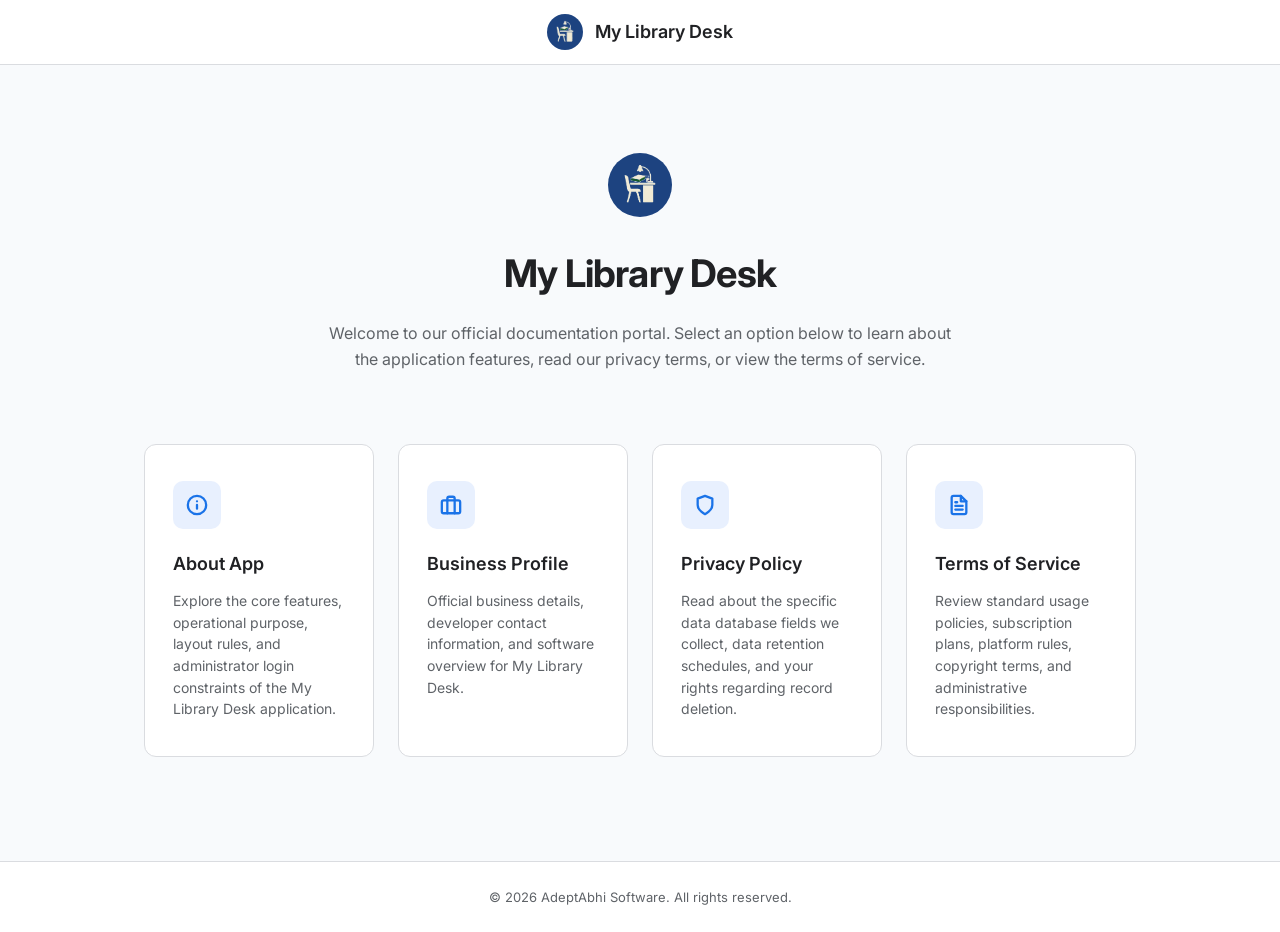
==== commit 67b607ef: "profile" ====
--- a/index.html
+++ b/index.html
@@ -44,6 +44,15 @@
                     <p>Explore the core features, operational purpose, layout rules, and administrator login constraints of the My Library Desk application.</p>
                 </a>
 
+                <!-- CARD 4: BUSINESS PROFILE -->
+                <a href="profile/index.html" class="portal-card">
+                    <div class="card-icon">
+                        <svg xmlns="http://www.w3.org/2000/svg" width="22" height="22" viewBox="0 0 24 24" fill="none" stroke="currentColor" stroke-width="2.5" stroke-linecap="round" stroke-linejoin="round" class="feather feather-briefcase"><rect x="2" y="7" width="20" height="14" rx="2" ry="2"></rect><path d="M16 21V5a2 2 0 0 0-2-2h-4a2 2 0 0 0-2 2v16"></path></svg>
+                    </div>
+                    <h3>Business Profile</h3>
+                    <p>Official business details, developer contact information, and software overview for My Library Desk.</p>
+                </a>
+
                 <!-- CARD 2: PRIVACY POLICY -->
                 <a href="privacy-policy/index.html" class="portal-card">
                     <div class="card-icon">
--- a/css/style.css
+++ b/css/style.css
@@ -493,10 +493,10 @@
 
 .portal-grid {
     display: grid;
-    grid-template-columns: repeat(3, 1fr);
+    grid-template-columns: repeat(auto-fit, minmax(220px, 1fr));
     gap: 24px;
     margin: 40px auto 80px;
-    max-width: 960px;
+    max-width: 1040px;
 }
 
 .portal-card {
@@ -563,4 +563,742 @@
     .hero-portal h1 {
         font-size: 30px;
     }
+}
+
+/* ── MEMBER PROFILE LOOKUP PAGE & DASHBOARD ── */
+
+.profile-card-container {
+    display: flex;
+    justify-content: center;
+    align-items: center;
+    min-height: calc(100vh - 250px);
+    padding: 20px;
+}
+
+.lookup-card {
+    background: #ffffff;
+    border: 1px solid var(--border);
+    border-radius: 16px;
+    padding: 40px;
+    max-width: 500px;
+    width: 100%;
+    box-shadow: 0 10px 30px rgba(0, 0, 0, 0.04);
+    text-align: center;
+    animation: fadeIn 0.4s cubic-bezier(0.16, 1, 0.3, 1);
+}
+
+.lookup-header {
+    margin-bottom: 32px;
+}
+
+.lookup-icon-badge {
+    width: 60px;
+    height: 60px;
+    border-radius: 50%;
+    background-color: var(--primary-light);
+    color: var(--primary);
+    display: inline-flex;
+    align-items: center;
+    justify-content: center;
+    margin-bottom: 20px;
+}
+
+.lookup-header h1 {
+    font-size: 24px;
+    font-weight: 700;
+    color: var(--text);
+    margin-bottom: 12px;
+    letter-spacing: -0.5px;
+}
+
+.lookup-header p {
+    font-size: 14.5px;
+    color: var(--text-muted);
+    line-height: 1.5;
+}
+
+.lookup-form {
+    text-align: left;
+    margin-bottom: 24px;
+}
+
+.form-group {
+    margin-bottom: 20px;
+}
+
+.form-group label {
+    display: block;
+    font-size: 13px;
+    font-weight: 600;
+    color: var(--text);
+    margin-bottom: 8px;
+    text-transform: uppercase;
+    letter-spacing: 0.5px;
+}
+
+.input-wrapper {
+    display: flex;
+    align-items: center;
+    border: 1px solid var(--border);
+    border-radius: 8px;
+    background-color: #f8fafc;
+    transition: all 0.2s ease;
+    overflow: hidden;
+}
+
+.input-wrapper:focus-within {
+    border-color: var(--primary);
+    box-shadow: 0 0 0 3px rgba(26, 115, 232, 0.15);
+    background-color: #ffffff;
+}
+
+.input-prefix {
+    padding: 12px 14px;
+    font-size: 15px;
+    font-weight: 600;
+    color: var(--text-muted);
+    border-right: 1px solid var(--border);
+    background-color: #f1f5f9;
+    user-select: none;
+}
+
+#mobile-number {
+    flex: 1;
+    border: none;
+    background: transparent;
+    padding: 12px 16px;
+    font-size: 16px;
+    font-weight: 600;
+    color: var(--text);
+    outline: none;
+    letter-spacing: 1px;
+}
+
+.btn-primary-action {
+    display: flex;
+    align-items: center;
+    justify-content: center;
+    gap: 8px;
+    width: 100%;
+    background-color: var(--primary);
+    color: #ffffff;
+    border: none;
+    padding: 14px 24px;
+    font-size: 15px;
+    font-weight: 600;
+    border-radius: 8px;
+    cursor: pointer;
+    transition: all 0.2s ease;
+}
+
+.btn-primary-action:hover {
+    background-color: var(--primary-dark);
+    transform: translateY(-1px);
+    box-shadow: 0 4px 12px rgba(26, 115, 232, 0.2);
+}
+
+.btn-primary-action:active {
+    transform: translateY(0);
+}
+
+.sandbox-prompt {
+    display: flex;
+    align-items: center;
+    justify-content: center;
+    gap: 6px;
+    font-size: 13.5px;
+    color: var(--text-muted);
+    border-top: 1px solid #f1f5f9;
+    padding-top: 20px;
+}
+
+.btn-text-action {
+    background: none;
+    border: none;
+    color: var(--primary);
+    font-weight: 600;
+    cursor: pointer;
+    font-size: 13.5px;
+    padding: 0;
+}
+
+.btn-text-action:hover {
+    color: var(--primary-dark);
+    text-decoration: underline;
+}
+
+/* ── LOADING STATE ── */
+
+.loading-card {
+    text-align: center;
+    padding: 40px;
+}
+
+.spinner {
+    width: 48px;
+    height: 48px;
+    border: 4px solid var(--primary-light);
+    border-top-color: var(--primary);
+    border-radius: 50%;
+    display: inline-block;
+    animation: spin 0.8s linear infinite;
+    margin-bottom: 20px;
+}
+
+.loading-card p {
+    font-size: 15px;
+    color: var(--text-muted);
+    font-weight: 500;
+}
+
+/* ── DASHBOARD VIEW ── */
+
+.dashboard-banner {
+    display: flex;
+    justify-content: space-between;
+    align-items: center;
+    margin-bottom: 32px;
+    flex-wrap: wrap;
+    gap: 20px;
+    animation: fadeIn 0.4s ease-out;
+}
+
+.banner-welcome h1 {
+    font-size: 28px;
+    font-family: 'Outfit', sans-serif;
+    font-weight: 700;
+    color: var(--text);
+    margin-top: 6px;
+    margin-bottom: 4px;
+    letter-spacing: -0.5px;
+}
+
+.banner-welcome p {
+    font-size: 14.5px;
+    color: var(--text-muted);
+}
+
+.badge-status {
+    display: inline-block;
+    font-size: 11px;
+    font-weight: 700;
+    text-transform: uppercase;
+    letter-spacing: 1px;
+    padding: 4px 10px;
+    border-radius: 50px;
+}
+
+.active-badge {
+    background-color: #d1fae5;
+    color: #065f46;
+}
+
+.inactive-badge {
+    background-color: #fee2e2;
+    color: #991b1b;
+}
+
+.pending-badge {
+    background-color: #fef3c7;
+    color: #92400e;
+}
+
+.btn-secondary-action {
+    display: flex;
+    align-items: center;
+    gap: 8px;
+    background-color: #ffffff;
+    border: 1px solid var(--border);
+    color: var(--text);
+    padding: 10px 18px;
+    font-size: 14px;
+    font-weight: 600;
+    border-radius: 8px;
+    cursor: pointer;
+    transition: all 0.15s ease;
+}
+
+.btn-secondary-action:hover {
+    border-color: #adadad;
+    background-color: #f8fafc;
+}
+
+.dashboard-grid {
+    display: grid;
+    grid-template-columns: 340px 1fr;
+    gap: 32px;
+    align-items: start;
+    margin-bottom: 60px;
+    animation: fadeIn 0.5s ease-out;
+}
+
+.col-title {
+    font-size: 15px;
+    font-weight: 700;
+    text-transform: uppercase;
+    color: var(--text-muted);
+    letter-spacing: 1px;
+    margin-bottom: 16px;
+}
+
+/* ── DIGITAL ID CARD ── */
+
+.id-card-wrapper {
+    perspective: 1000px;
+    margin-bottom: 16px;
+}
+
+.digital-id-card {
+    background: linear-gradient(135deg, #1D4380 0%, #0d2c5e 100%);
+    color: #ffffff;
+    border-radius: 16px;
+    padding: 24px;
+    position: relative;
+    overflow: hidden;
+    box-shadow: 0 20px 40px rgba(29, 67, 128, 0.25);
+    aspect-ratio: 1.58 / 1; /* Standard credit card proportions */
+    display: flex;
+    flex-direction: column;
+    justify-content: space-between;
+    transition: transform 0.3s cubic-bezier(0.175, 0.885, 0.32, 1.275);
+    transform-style: preserve-3d;
+}
+
+.digital-id-card:hover {
+    transform: translateY(-4px) rotateX(4deg) rotateY(-4deg);
+}
+
+.id-card-glow {
+    position: absolute;
+    top: -50%;
+    left: -50%;
+    width: 200%;
+    height: 200%;
+    background: radial-gradient(circle, rgba(255,255,255,0.08) 0%, rgba(255,255,255,0) 70%);
+    pointer-events: none;
+}
+
+.id-card-header {
+    display: flex;
+    justify-content: space-between;
+    align-items: center;
+    border-bottom: 1px solid rgba(255, 255, 255, 0.12);
+    padding-bottom: 12px;
+}
+
+.id-card-logo {
+    display: flex;
+    align-items: center;
+    gap: 8px;
+}
+
+.id-card-logo img {
+    height: 24px;
+    width: 24px;
+    object-fit: contain;
+}
+
+.id-card-logo span {
+    font-size: 13.5px;
+    font-weight: 700;
+    font-family: 'Outfit', sans-serif;
+    letter-spacing: 0.5px;
+}
+
+.id-card-chip {
+    width: 28px;
+    height: 22px;
+    background: linear-gradient(135deg, #e2e8f0 0%, #cbd5e1 100%);
+    border-radius: 4px;
+    position: relative;
+}
+
+.id-card-body {
+    display: grid;
+    grid-template-columns: 1fr 76px;
+    gap: 16px;
+    margin: 16px 0;
+}
+
+.id-card-details {
+    display: flex;
+    flex-direction: column;
+    gap: 8px;
+}
+
+.id-field {
+    display: flex;
+    flex-direction: column;
+}
+
+.field-lbl {
+    font-size: 8.5px;
+    font-weight: 500;
+    color: rgba(255, 255, 255, 0.5);
+    letter-spacing: 0.5px;
+}
+
+.field-val {
+    font-size: 12.5px;
+    font-weight: 600;
+    letter-spacing: 0.2px;
+}
+
+#card-name {
+    font-size: 14.5px;
+    font-family: 'Outfit', sans-serif;
+    letter-spacing: 0.5px;
+}
+
+.id-field-row {
+    display: grid;
+    grid-template-columns: 1fr 1fr;
+    gap: 12px;
+}
+
+.id-card-qr-container {
+    display: flex;
+    flex-direction: column;
+    align-items: center;
+    justify-content: center;
+    background-color: rgba(255, 255, 255, 0.95);
+    padding: 6px;
+    border-radius: 8px;
+    height: 90px;
+    width: 76px;
+    align-self: center;
+}
+
+.qr-code-wrapper {
+    width: 64px;
+    height: 64px;
+    display: flex;
+    align-items: center;
+    justify-content: center;
+}
+
+.qr-code-wrapper img {
+    max-width: 100%;
+    max-height: 100%;
+    object-fit: contain;
+}
+
+.qr-lbl {
+    font-size: 7px;
+    font-weight: 700;
+    color: #1D4380;
+    margin-top: 4px;
+    letter-spacing: 0.5px;
+}
+
+.id-card-footer {
+    border-top: 1px solid rgba(255, 255, 255, 0.12);
+    padding-top: 12px;
+    display: flex;
+    justify-content: space-between;
+    align-items: center;
+    font-size: 9px;
+    font-weight: 600;
+    color: rgba(255, 255, 255, 0.7);
+}
+
+.btn-card-action {
+    display: flex;
+    align-items: center;
+    justify-content: center;
+    gap: 8px;
+    width: 100%;
+    background-color: #ffffff;
+    border: 1px solid var(--border);
+    color: var(--text);
+    padding: 12px 18px;
+    font-size: 14px;
+    font-weight: 600;
+    border-radius: 8px;
+    cursor: pointer;
+    transition: all 0.2s ease;
+}
+
+.btn-card-action:hover {
+    border-color: var(--primary);
+    color: var(--primary);
+    background-color: var(--primary-light);
+}
+
+/* ── DETAILS SECTIONS ── */
+
+.details-section-card {
+    background-color: #ffffff;
+    border: 1px solid var(--border);
+    border-radius: 12px;
+    padding: 24px;
+    margin-bottom: 24px;
+    box-shadow: 0 4px 12px rgba(0,0,0,0.01);
+}
+
+.details-section-card h3 {
+    font-size: 16px;
+    font-weight: 600;
+    color: var(--text);
+    margin-bottom: 20px;
+    border-bottom: 1px solid #f1f5f9;
+    padding-bottom: 10px;
+}
+
+.alloc-stats-row {
+    display: grid;
+    grid-template-columns: 1fr 1fr;
+    gap: 16px;
+    margin-bottom: 20px;
+}
+
+.alloc-stat-item {
+    display: flex;
+    align-items: center;
+    gap: 14px;
+    padding: 16px;
+    background-color: #f8fafc;
+    border-radius: 10px;
+    border: 1px solid #f1f5f9;
+}
+
+.alloc-icon {
+    width: 40px;
+    height: 40px;
+    border-radius: 8px;
+    display: flex;
+    align-items: center;
+    justify-content: center;
+}
+
+.seat-icon {
+    background-color: #eff6ff;
+    color: var(--primary);
+}
+
+.locker-icon {
+    background-color: #f5f3ff;
+    color: #7c3aed;
+}
+
+.alloc-text {
+    display: flex;
+    flex-direction: column;
+}
+
+.alloc-lbl {
+    font-size: 12px;
+    color: var(--text-muted);
+}
+
+.alloc-val {
+    font-size: 15px;
+    font-weight: 700;
+    color: var(--text);
+}
+
+/* ── SHIFT TIMER BOX ── */
+
+.shift-timer-box {
+    background: linear-gradient(135deg, #f8fafc 0%, #f1f5f9 100%);
+    border: 1px solid var(--border);
+    border-radius: 10px;
+    padding: 18px;
+}
+
+.shift-timer-header {
+    display: flex;
+    justify-content: space-between;
+    align-items: flex-start;
+    margin-bottom: 12px;
+}
+
+.shift-lbl {
+    display: block;
+    font-size: 12px;
+    font-weight: 600;
+    color: var(--text-muted);
+    text-transform: uppercase;
+}
+
+.shift-time-range {
+    font-size: 15px;
+    font-weight: 700;
+    color: var(--text);
+}
+
+.shift-live-indicator {
+    font-size: 10px;
+    font-weight: 700;
+    text-transform: uppercase;
+    padding: 3px 8px;
+    border-radius: 4px;
+}
+
+.shift-live-indicator.live {
+    background-color: #def7ec;
+    color: #03543f;
+    animation: pulseGlow 2s infinite;
+}
+
+.shift-live-indicator.inactive {
+    background-color: #f3f4f6;
+    color: #4b5563;
+}
+
+.shift-progress-bar {
+    height: 6px;
+    background-color: #e2e8f0;
+    border-radius: 10px;
+    overflow: hidden;
+    margin-bottom: 8px;
+}
+
+.shift-progress-fill {
+    height: 100%;
+    background-color: var(--primary);
+    border-radius: 10px;
+    transition: width 0.5s ease;
+}
+
+.shift-timer-footer {
+    font-size: 12px;
+    font-weight: 500;
+    color: var(--text-muted);
+}
+
+/* ── PERSONAL INFO GRID ── */
+
+.info-list-grid {
+    display: grid;
+    grid-template-columns: repeat(2, 1fr);
+    gap: 16px;
+}
+
+.info-item {
+    display: flex;
+    flex-direction: column;
+    padding-bottom: 12px;
+    border-bottom: 1px dashed #f1f5f9;
+}
+
+.info-lbl {
+    font-size: 11.5px;
+    font-weight: 600;
+    color: var(--text-muted);
+    text-transform: uppercase;
+    letter-spacing: 0.3px;
+    margin-bottom: 2px;
+}
+
+.info-val {
+    font-size: 14.5px;
+    font-weight: 500;
+    color: var(--text);
+}
+
+/* ── PAY BADGES ── */
+
+.pay-badge {
+    display: inline-block;
+    font-size: 11px;
+    font-weight: 700;
+    padding: 3px 8px;
+    border-radius: 4px;
+    text-transform: uppercase;
+}
+
+.pay-badge.paid {
+    background-color: #def7ec;
+    color: #03543f;
+}
+
+.pay-badge.pending {
+    background-color: #fef3c7;
+    color: #92400e;
+}
+
+.pay-badge.unpaid {
+    background-color: #fde8e8;
+    color: #9b1c1c;
+}
+
+/* ── ANIMATIONS ── */
+
+@keyframes fadeIn {
+    from { opacity: 0; transform: translateY(12px); }
+    to { opacity: 1; transform: translateY(0); }
+}
+
+@keyframes spin {
+    to { transform: rotate(360deg); }
+}
+
+@keyframes pulseGlow {
+    0% { box-shadow: 0 0 0 0 rgba(5, 150, 105, 0.4); }
+    70% { box-shadow: 0 0 0 6px rgba(5, 150, 105, 0); }
+    100% { box-shadow: 0 0 0 0 rgba(5, 150, 105, 0); }
+}
+
+/* ── PRINT RULES ── */
+
+@media print {
+    body {
+        background-color: #ffffff;
+    }
+    
+    body > * {
+        display: none !important;
+    }
+    
+    main, .container, .dashboard-grid, .dashboard-col-card, .id-card-wrapper, #digital-card-print-target {
+        display: block !important;
+        visibility: visible !important;
+    }
+
+    #digital-card-print-target {
+        position: absolute;
+        left: 50%;
+        top: 40%;
+        transform: translate(-50%, -50%) scale(1.4);
+        box-shadow: none;
+        border: 1px solid #1D4380;
+        -webkit-print-color-adjust: exact;
+        print-color-adjust: exact;
+    }
+    
+    #digital-card-print-target .id-card-glow {
+        display: none !important;
+    }
+}
+
+/* ── RESPONSIVE MEDIA QUERIES ── */
+
+@media (max-width: 900px) {
+    .dashboard-grid {
+        grid-template-columns: 1fr;
+        gap: 32px;
+    }
+    
+    .dashboard-col-card {
+        max-width: 380px;
+        margin: 0 auto;
+        width: 100%;
+    }
+}
+
+@media (max-width: 600px) {
+    .lookup-card {
+        padding: 24px;
+    }
+    
+    .info-list-grid {
+        grid-template-columns: 1fr;
+        gap: 12px;
+    }
+    
+    .alloc-stats-row {
+        grid-template-columns: 1fr;
+        gap: 12px;
+    }
 }
